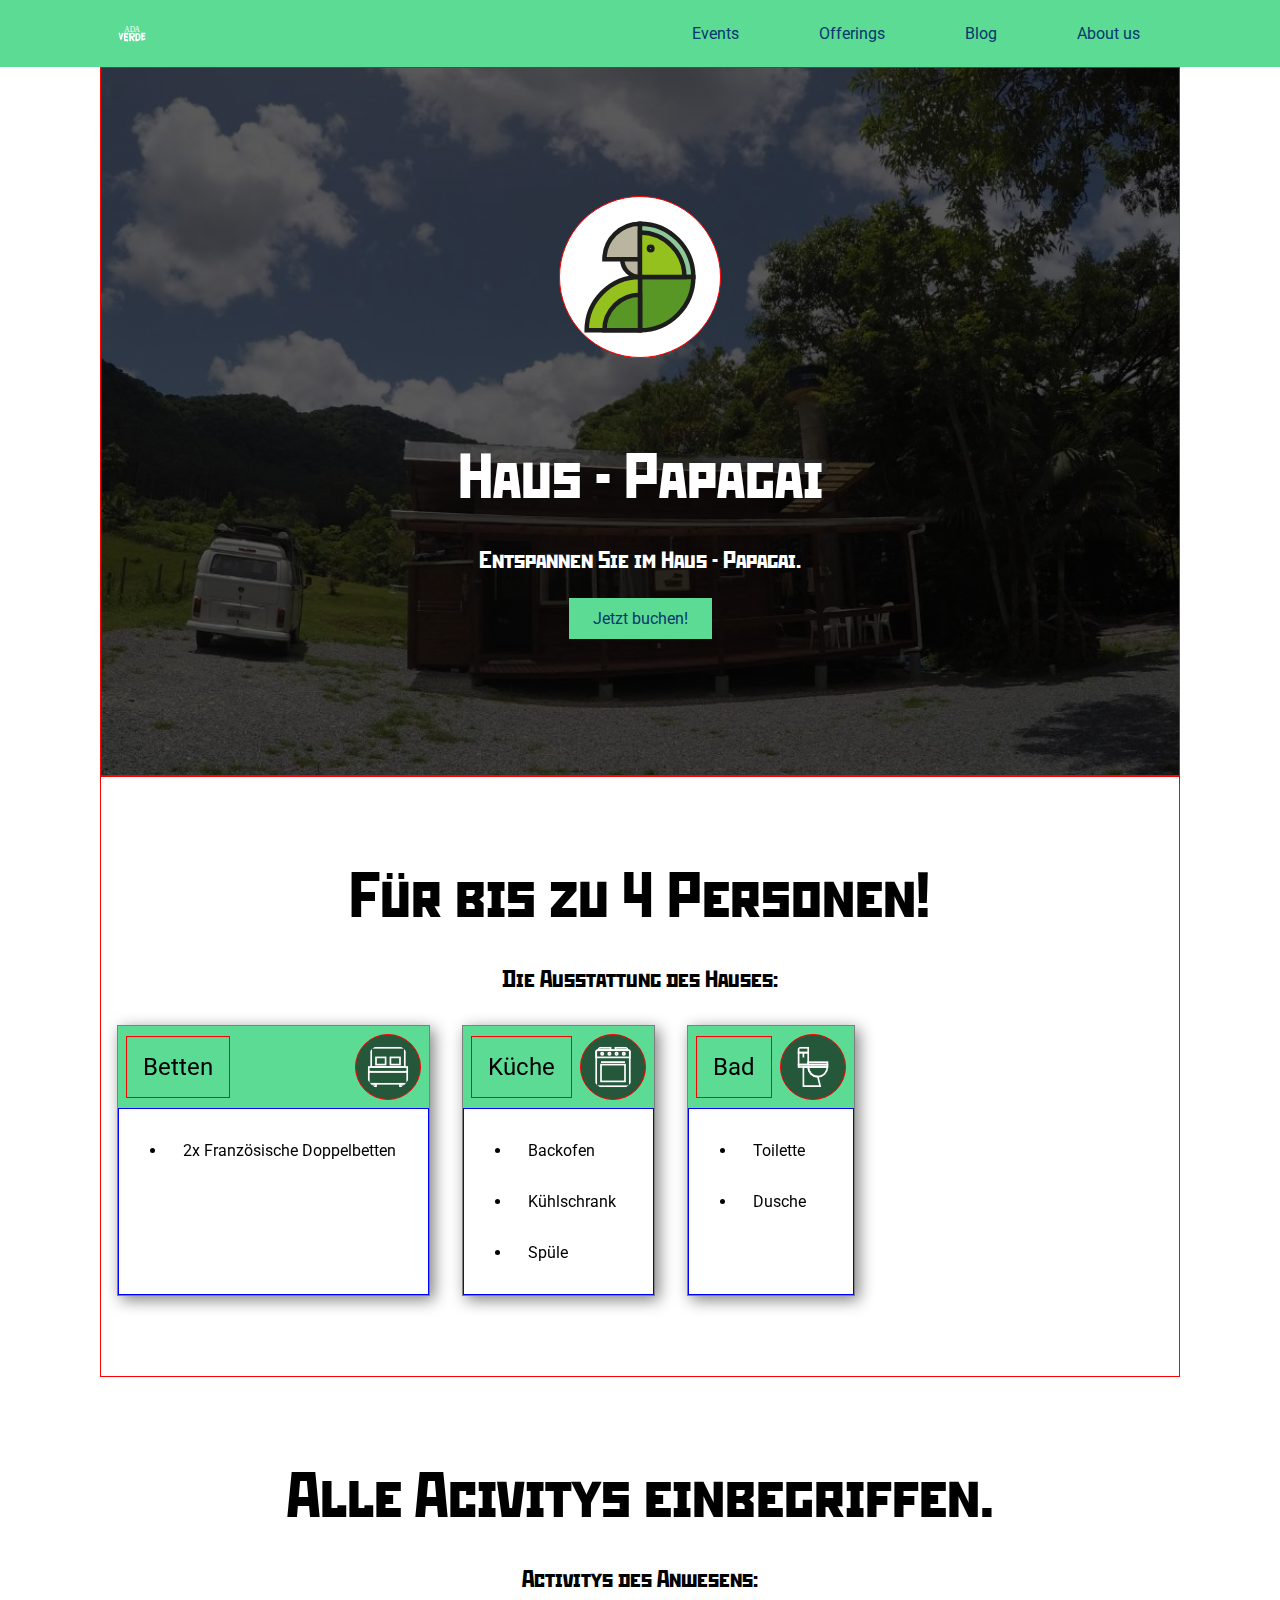
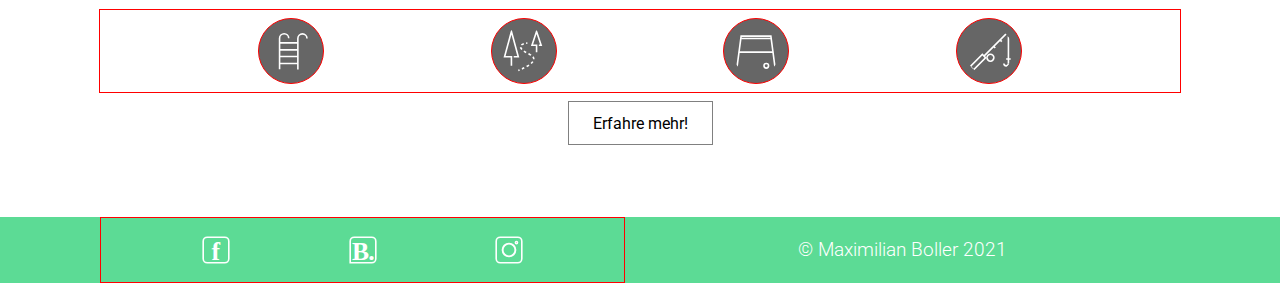
==== haus-papagai.html @ ce713da1 "Add files via upload" ====
<!DOCTYPE html>
<html>
    <head>

        <link rel="stylesheet" type="text/css" href="style.css">
        <link rel="stylesheet" type="text/css" href="assets.css">
        <link rel="stylesheet" type="text/css" href="haus-papagai.css">

        <link rel="preconnect" href="https://fonts.googleapis.com">
        <link rel="preconnect" href="https://fonts.gstatic.com" crossorigin>
        <link href="https://fonts.googleapis.com/css2?family=Poppins:ital,wght@0,400;0,900;1,700&family=Roboto:wght@100;300;400;500;700&display=swap" rel="stylesheet">
    
        <meta name="viewport" content="width=device-width, initial-scale=1.0">

    </head>

    <body>
        <!-- header desktop --> 
        <section class = "header-background">
            <section class = "wrapper">
                <header class = header>
                    <section class = "logo">
                        <a href ="index.html">
                            <img src="logo-white.svg" alt="">
                        </a>
                    </section>
                    <section class = "menu">
                        <section class = "menu-section">
                            <button class = "menu-button">
                                Events
                            </button>
                            <button class = "menu-button">
                                Offerings
                            </button>
                            <button class = "menu-button">
                                Blog
                            </button>
                            <button class = "menu-button">
                                About us
                            </button>
                        </section>
                        <section class = "hamburger" id ="hamburger-id">
                            <img src="hamburger.svg" alt="">
                        </section>
                    </section>
                </header>
            </section>
        </section>







        <div class = "wrapper">
        
            <!-- hero -->
            <section class = hero-section style = 'background-image: linear-gradient( to top, rgba(0,0,0, 0.65), rgba(0,0,0,0.65)), url("images/haus-papagai-background.jpg");'>
                <img class = "hero-logo" src = "icons/haus-papagai-logo.svg"></img>
                <h1 class = "hero-text">
                    Haus - Papagai
                </h1>
                <h2 class = "hero-text">
                    Entspannen Sie im Haus - Papagai.
                </h2>
                <button class = "call-to-action-button">
                    Jetzt buchen!
                </button>
            </section>


            <!-- features -->
            <section class = "features">
                <h1 class = "section-header">
                    Für bis zu 4 Personen!
                </h1>

                <h2 class = "section-header">
                    Die Ausstattung des Hauses:
                </h2>

                <section class = "card-section">
                    
                    <section class = "card">
                        <section class = "card-header">
                            
                            <h2>
                                Betten
                            </h2>

                            <img class = "icon" src = "icons/betten-icon.svg">

                        </section>
                        <section class = "card-description">
                            <ul>
                                <li>
                                    2x Französische Doppelbetten
                                </li>
                            </ul>
                        </section>
                    </section>

                    <section class = "card">
                        <section class = "card-header">
                            
                            <h2>
                                Küche
                            </h2>

                            <img class = "icon" src = "icons/küche-icon.svg">

                        </section>
                        <section class = "card-description">
                            <ul>
                                <li>
                                    Backofen
                                </li>
                                <li>
                                    Kühlschrank
                                </li>
                                <li>
                                    Spüle
                                </li>
                            </ul>
                        </section>
                    </section>

                    <section class = "card">
                        <section class = "card-header">
                            
                            <h2>
                                Bad
                            </h2>

                            <img class = "icon" src = "icons/bad-icon.svg">

                        </section>
                        <section class = "card-description">
                            <ul>
                                <li>
                                    Toilette
                                </li>
                                <li>
                                    Dusche
                                </li>
                            </ul>
                        </section>
                    </section>


                </section>
            </section>

            <section class = "activity-preview">

                <h1 class = "section-header">
                    Alle Acivitys einbegriffen.
                </h1>

                <h2 class = "section-header">
                    Activitys des Anwesens:
                </h2>

                <section class = "icon-line">
                    <img class = "icon" src = "icons/pool.svg">
                    <img class = "icon" src = "icons/trampelpfad.svg">
                    <img class = "icon" src = "icons/volleyball.svg">
                    <img class = "icon" src = "icons/angel.svg">
                </section>

                <button class = "more-button">
                    Erfahre mehr!
                </button>


            </section>
















        </div>

        
        <!-- footer desktop --> 
        <section class = "footer-background">
            <section class = "wrapper">
                <header class = footer>
                    <section class = "social-media">
                        <section class = "logo">
                            <img src="icons/facebook-logo.svg" alt="">
                        </section>
    
                        <section class = "logo">
                            <img src="icons/booking-logo.svg" alt="">
                        </section>
    
                        <section class = "logo">
                            <img src="icons/instagram-logo.svg" alt="">
                        </section>
                    </section>
                    <h3 class = "copyright">
                        &copy Maximilian Boller 2021
                    </h3>
                </header>
            </section>
        </section>





    </body>
</html>
---- style.css ----
@font-face {

    src : url(fonts/stenberg_itc.ttf);
    font-family: stenberg;

}


*{
    margin: 0;
    padding: 0;
    font-family: 'Roboto', sans-serif;
}

:root{
    --backgroundBlack: #121212;
    --backgroundGray: #292929;
    
    --error: #CF6679;

    --primary: #5CDB95;
    --primaryVariant: #05386B;
    --secondary: #379683;

    font-size: 16px;

}



.wrapper{
    max-width: 100%;
    margin: 0 auto;
}

body,
html{
    background-color: white;
}




/* headings */
h1{
    padding: 1rem;
    font-weight: 500;
    font-size: clamp(3rem, 5vw, 4rem);
}

h2{
    padding: 1rem;
    font-weight: 400;
    font-size: clamp(2rem, 5vw, 3,5rem);
}

h3{
    padding: 1rem;
    font-weight: 300;
    font-size: clamp(1rem, 5vw, 1,5rem);
}



/* header menu mobile*/
.popout-menu{
    width: 100%;
    height: 100vh;
    position: absolute;

    display: flex;
    flex-direction: column;
    justify-content: space-evenly;
    justify-items: center;

    z-index: 10;
    background-color: var(--primary);
}


/* header desktop*/
.header{
    
    /*filter: drop-shadow(0rem .25rem .5rem rgba(10, 10, 10, 0.2));*/

    display: flex;
    align-items: center;
    justify-content: space-between;
    background-color:var(--primary);
}



.menu{
    display: flex;
    justify-content: space-evenly;
}

.menu-button{
    font-size: 1.5rem;
    margin: 1rem;
    padding: 0.5rem 1.5rem;
    background-color: var(--primary);
    color: var(--primaryVariant);
    border: white solid 0px;
}

.menu-button:hover{
    background-color:var(--primaryVariant);
    color: white;
    cursor: pointer;
}

.menu-section{
    display: none;
}

.logo ,.hamburger{
    min-width: 2rem;
    min-height: 2rem;
    height: 2rem;
    width: 2rem;
    border: white solid 0px;
    margin: 0.5rem;
    padding: 0.5rem;
    border-radius: 50%; 
}

.logo:hover ,.hamburger:hover{
    background-color:var(--primaryVariant);
    cursor: pointer;
}

.header-background{
    background-color:var(--primary);
}













/* hero */
.hero-section{

    background-position: center;
    background-repeat: no-repeat;
    background-size: cover;

    margin: 0rem 0rem;
    padding: 8rem 1rem 8rem 1rem;
    display: flex;
    align-items: center;
    justify-content: center;
    flex-direction: column;

    border: solid red 1px;
}

.hero-text{
    font-family: 'stenberg', sans-serif;
    color: white;
    text-align: center;
}

.hero-logo{

    min-height: 10rem;
    min-width: 10rem;
    height: 10rem;
    width: 10rem;

    background-color: white;
    border-radius: 50%;

    margin-bottom: 4rem;

    border: solid red 1px;
}







/* offering */
.offering-section{
    padding: 4rem 0rem 4rem 0rem;

    border: solid red 1px;
}

.card-section{
    display: flex;
    flex-direction: column;
}

.button-section{
    display: flex;
    border: solid blue 1px;

}






/* activitys */

.activity-section{
    padding: 4rem 0rem 4rem 0rem;

    border: solid red 1px;
}

.activity-text{
    font-family: 'stenberg', sans-serif;
    color: black;
    text-align: center;
    max-width: 100%;
    margin: 0rem auto;
}

.activity-card-left, .activity-card-right{
    margin: 1rem;
    border: gray solid 1px;
}

.card-description{
    padding: 1rem;
}


/* call-to-action*/
.call-to-action-section{
    padding: 4rem 0rem 4rem 0rem;

    display: flex;
    align-items: center;
    justify-content: center;
    flex-direction: column;

    border: solid red 1px;
}


/* footer */
.footer{
    
    /*filter: drop-shadow(0rem .25rem .5rem rgba(10, 10, 10, 0.2));*/

    display: flex;
    flex-direction: column;
    align-items: center;
    justify-content: space-evenly;
    background-color:var(--primary);
}

.footer-background{
    background-color:var(--primary);
}

.social-media{
    display: flex;
    justify-content: space-evenly;
    border: solid red 1px;
    width: 100%;
}

.footer > *{
    flex: 1;
}

.copyright{
    text-align: center;
    color: white;
}




@media only screen and (min-width: 900px) {


    /* header */
    .hamburger{
        display: none;
    }

    .menu-section{
        display: flex;
    }

    /* offering */




    .button-section{
        display: flex;
        flex-direction: column;
    }


    .call-to-action{
        margin: 2rem;
    }

    .wrapper{
        width: 1080px;
        max-width: 90%;
        margin: 0 auto;
    }

    .menu-button{
        font-size: 1rem;
    }





    /* activity */

    .activity-card-right{
        display:flex;
        flex-direction: row;
        align-items: center;
        flex-shrink: 0.5;
    }

    .activity-card-left{
        display:flex;
        flex-direction: row-reverse;
        align-items: center;
        flex-shrink: 0.5;
    }

    .activity-text{
        text-align: left;
    }

    .activity-card-left > *{
        flex: 1;
    }

    .activity-card-right > *{
        flex: 1;
    }



    /* footer */
    .footer{
        display: flex;
        flex-direction: row;
    }

    .icon-line{
        display: flex;
        justify-content: space-evenly;

    }
}
---- assets.css ----
.section-header{

    font-family: 'stenberg', sans-serif;
    color: black;
    text-align: center;
    max-width: 100%;
    margin: 0rem auto;
}

.call-to-action-button{

    font-size: 1rem;
    margin: .5rem;
    padding: .7rem 1.5rem;
    background-color:var(--primary);
    color: var(--primaryVariant);
    border: var(--primaryVariant) solid 0px;
}

.call-to-action-button:hover{

    background-color: var(--primaryVariant);
    color: white;
    cursor: pointer;
}

.more-button{

    font-size: 1rem;
    margin: .5rem;
    padding: .7rem 1.5rem;
    background-color: white;
    color: black;
    border: gray solid 1px;
}

.more-button:hover{

    background-color: var(--primaryVariant);
    color: white;
    cursor: pointer;
}




.background-image {

    background-position: center;
    background-repeat: no-repeat;
    background-size: cover;

    width: 100%;
    height: 20rem;
}

.card-icon{
    position: relative;
    height: 3rem;
    width: 3rem;
    top: 1rem;
    padding: 0.5rem;
    left: calc(100% - 5rem);
    background-color: rgba(0, 0, 0, 0.6);
    border-radius: 50%;
    
    border: red solid 1px;
}

.icon{
    height: 3rem;
    width: 3rem;
    padding: 0.5rem;
    margin: 0.5rem;
    background-color: rgba(0, 0, 0, 0.6);
    border-radius: 50%;
    border: red solid 1px;
}

.card{
    width: calc(100% -2rem);
    background-color: white;
    border: solid gray 1px;
    display: flex;
    flex-direction: column;
    margin: 1rem;
    filter: drop-shadow(.25rem .25rem .5rem gray);
}

.card-description > ul > li{
    padding: 1rem;
    margin-left: 2rem;
}

.card-description{
    border: solid blue 1px;
    display: flex;
    height: 100%;
    flex-direction: column;
    justify-content: space-between;
}

.card-header{
    background-color: var(--primary);
    display: flex;
    justify-content: space-between;
    align-items: center;
}

.card-header > h2{
    border: red solid 1px;
    margin-left: .5rem;
}






.icon-line{
    display: flex;
    justify-content: space-evenly;
    border: solid red 1px;
    width: 100%;
}

@media only screen and (min-width: 900px) {

    .section-header{
        max-width: 80%;
    }

    .card{
        width: calc((100%-8rem) / 3);
    }

    .card-section{
        width: 100%;

        display: flex;
        flex-direction: row;
    }

    .card-description > h1{
        border-left: solid var(--primary) 5px;
    }

    .icon-line{
        display: flex;
        justify-content: space-evenly;
    }
}
---- haus-papagai.css ----
.features{
    padding: 4rem 0rem 4rem 0rem;
    border: solid red 1px;
}

.activity-preview{
    padding: 4rem 0rem 4rem 0rem;
    display: flex;
    align-items: center;
    justify-content: center;
    flex-direction: column;
}
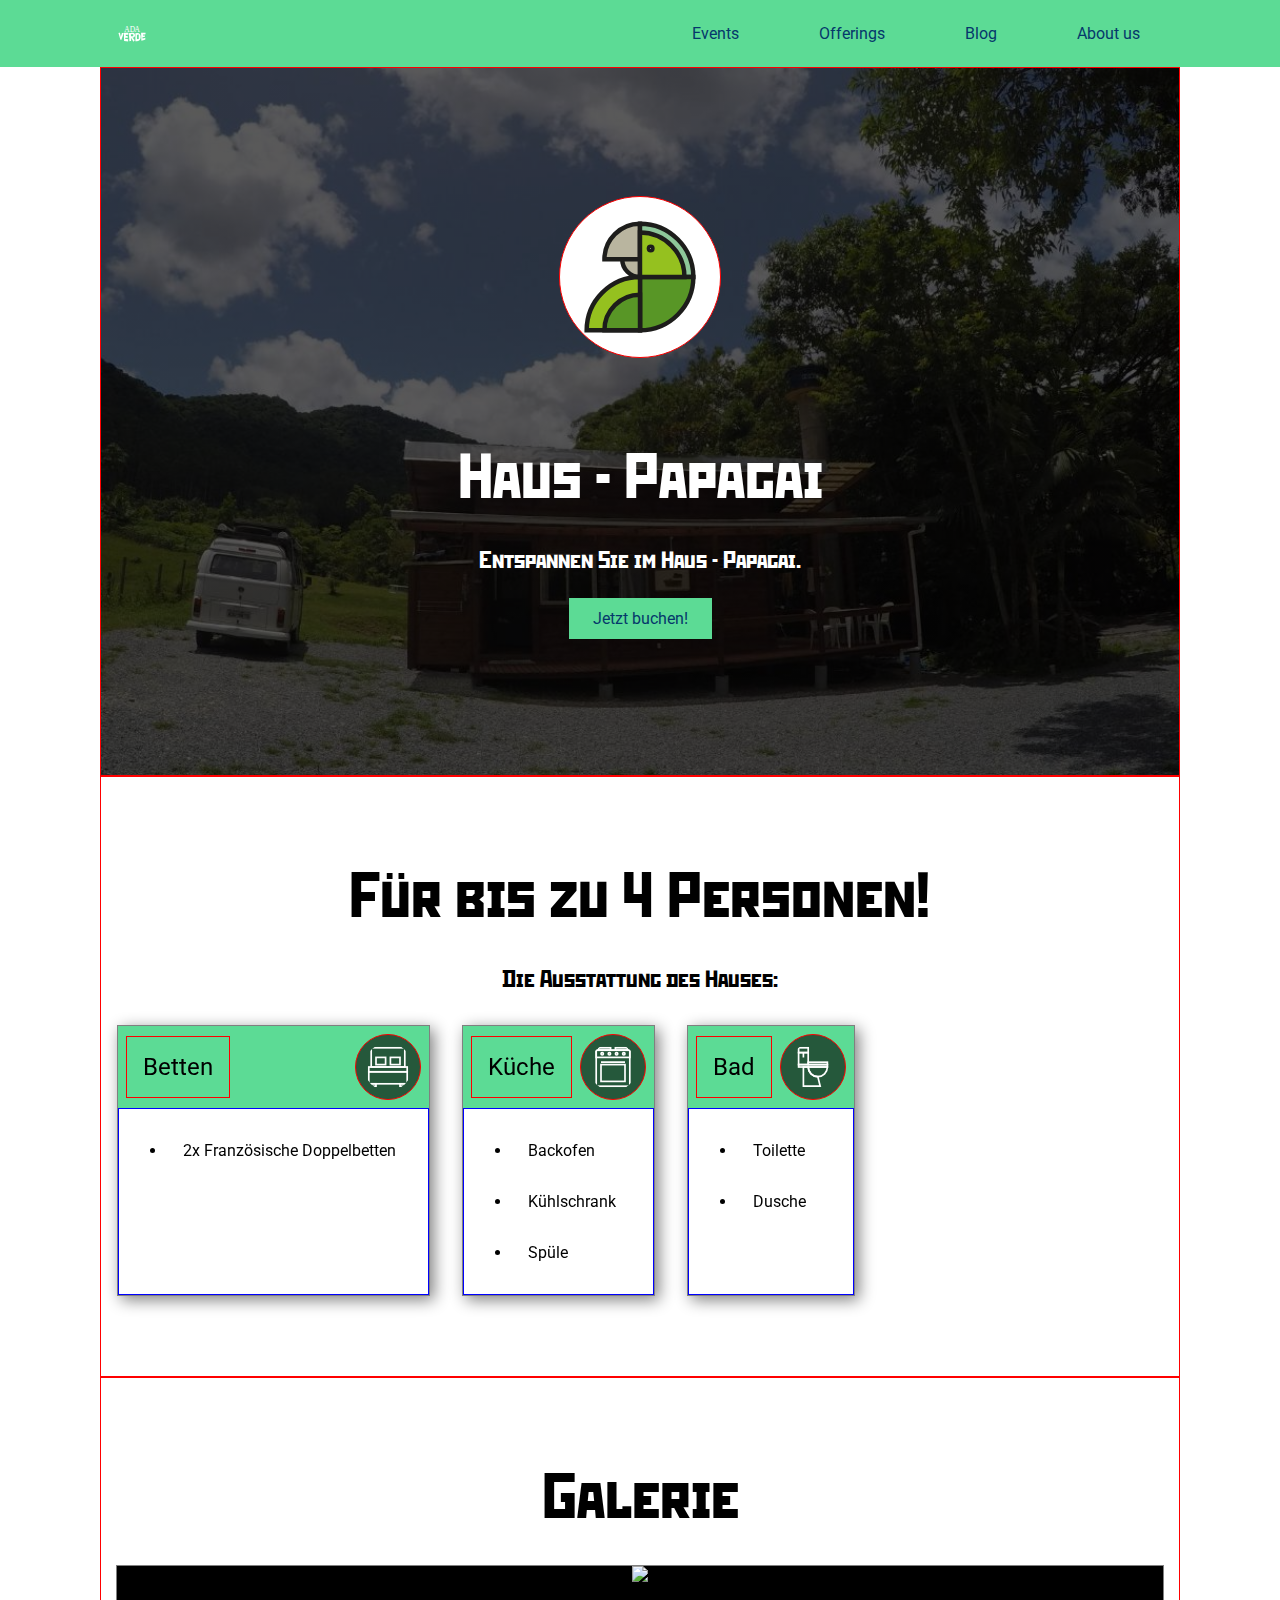
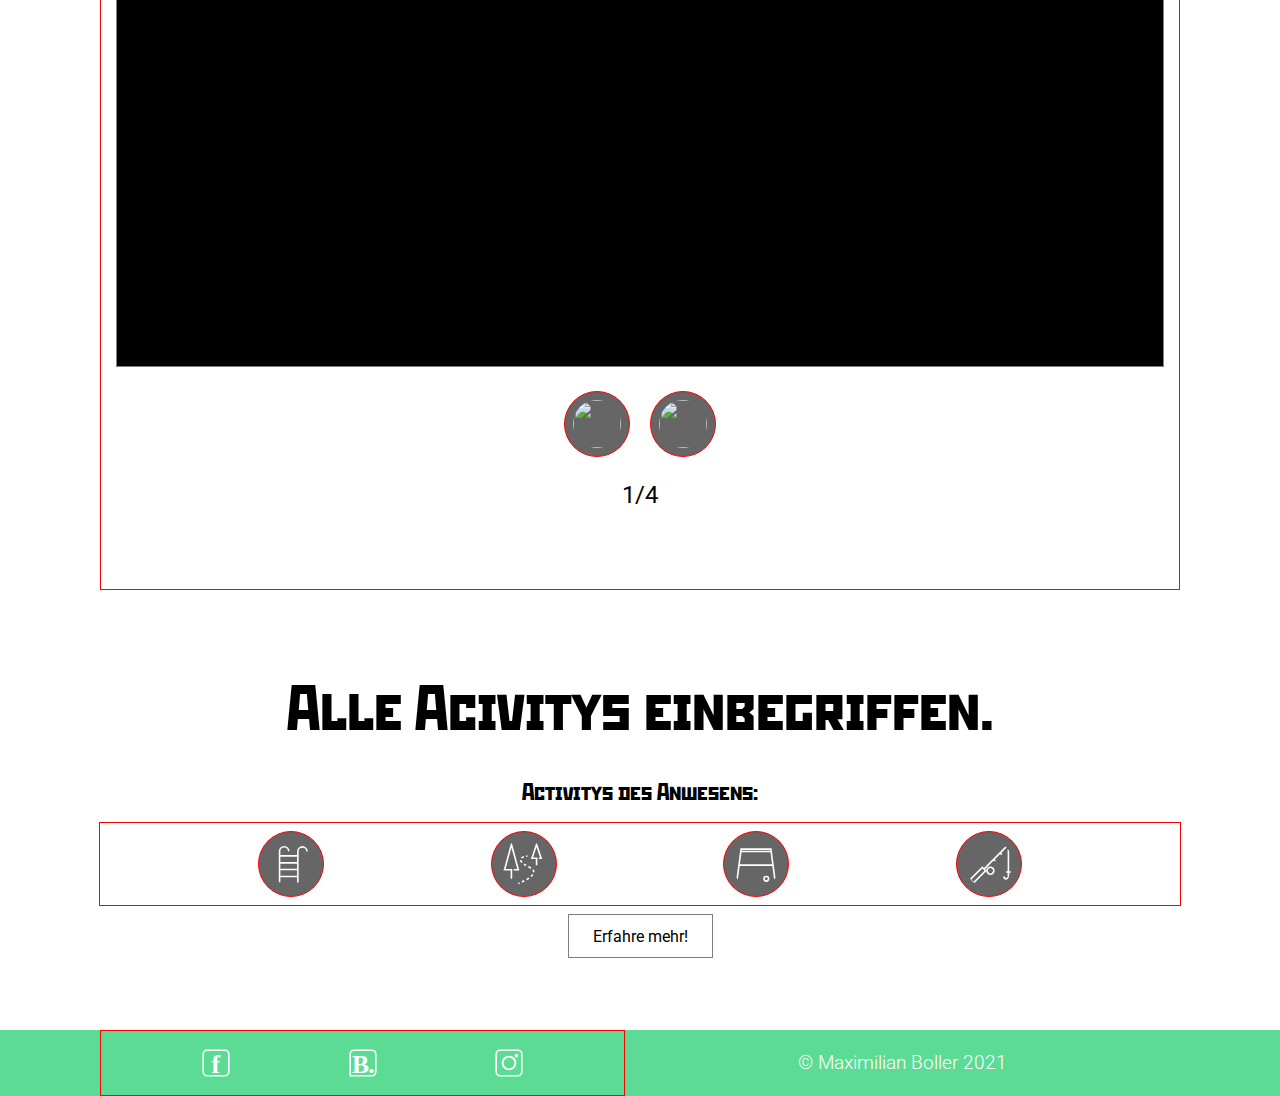
==== commit 9cb94c63: "Add files via upload" ====
--- a/haus-papagai.html
+++ b/haus-papagai.html
@@ -4,7 +4,7 @@
 
         <link rel="stylesheet" type="text/css" href="style.css">
         <link rel="stylesheet" type="text/css" href="assets.css">
-        <link rel="stylesheet" type="text/css" href="haus-papagai.css">
+        <link rel="stylesheet" type="text/css" href="offering-sites.css">
 
         <link rel="preconnect" href="https://fonts.googleapis.com">
         <link rel="preconnect" href="https://fonts.gstatic.com" crossorigin>
@@ -152,6 +152,40 @@
                 </section>
             </section>
 
+
+
+
+
+
+
+
+
+            <section class = "image-viewer">
+
+                <h1 class = "section-header">
+                    Galerie
+                </h1>
+
+                    <div class = "view-port" id = "haus-papagai-view-port">
+
+                    </div>
+
+                    <section class = "arrow-section">
+                        <img class = "icon" src = "icons/arrow-left.svg" id = "arrow-right">
+                        <img class = "icon" src = "icons/arrow-right.svg" id = "arrow-left">
+                    </section>
+                <h2 id = "counter-view">
+                    Anzahl
+                </h2>
+
+
+            </section>
+
+
+
+
+
+            <!-- activity preview-->
             <section class = "activity-preview">
 
                 <h1 class = "section-header">
@@ -198,7 +232,7 @@
         <section class = "footer-background">
             <section class = "wrapper">
                 <header class = footer>
-                    <section class = "social-media">
+                    <section class = "icon-line">
                         <section class = "logo">
                             <img src="icons/facebook-logo.svg" alt="">
                         </section>
@@ -221,6 +255,7 @@
 
 
 
+    <script language = "javascript" type = "text/javascript" src = "haus-papagai.js"></script>
 
     </body>
 </html>
--- a/style.css
+++ b/style.css
@@ -213,6 +213,12 @@
 
 
 
+/*location-plan*/
+.location-plan{
+    padding: 4rem 0rem 4rem 0rem;
+
+    border: solid red 1px;
+}
 
 
 
@@ -271,12 +277,7 @@
     background-color:var(--primary);
 }
 
-.social-media{
-    display: flex;
-    justify-content: space-evenly;
-    border: solid red 1px;
-    width: 100%;
-}
+
 
 .footer > *{
     flex: 1;
@@ -302,11 +303,9 @@
         display: flex;
     }
 
+
+
     /* offering */
-
-
-
-
     .button-section{
         display: flex;
         flex-direction: column;
@@ -332,19 +331,20 @@
 
 
     /* activity */
-
     .activity-card-right{
         display:flex;
         flex-direction: row;
         align-items: center;
-        flex-shrink: 0.5;
+        max-height: 20rem;
+
     }
 
     .activity-card-left{
         display:flex;
         flex-direction: row-reverse;
         align-items: center;
-        flex-shrink: 0.5;
+        max-height: 20rem;
+
     }
 
     .activity-text{
@@ -358,6 +358,8 @@
     .activity-card-right > *{
         flex: 1;
     }
+
+
 
 
 
@@ -367,9 +369,5 @@
         flex-direction: row;
     }
 
-    .icon-line{
-        display: flex;
-        justify-content: space-evenly;
-
-    }
-}
+
+}
--- a/assets.css
+++ b/assets.css
@@ -15,6 +15,8 @@
     background-color:var(--primary);
     color: var(--primaryVariant);
     border: var(--primaryVariant) solid 0px;
+    text-align: center;
+    text-decoration: none;
 }
 
 .call-to-action-button:hover{
@@ -32,6 +34,8 @@
     background-color: white;
     color: black;
     border: gray solid 1px;
+    text-align: center;
+    text-decoration: none;
 }
 
 .more-button:hover{
@@ -40,6 +44,8 @@
     color: white;
     cursor: pointer;
 }
+
+
 
 
 
@@ -124,6 +130,39 @@
     width: 100%;
 }
 
+
+
+
+/* image viewer*/
+.image-viewer{
+    display: flex;
+    flex-direction: column;
+    align-items: center;
+    justify-content: center;
+}
+
+.view-port{
+    width: calc(100% - 2rem);
+    height: fit-content;
+    margin: 1rem;
+    background-color: black;
+    border: solid gray 1px;
+    overflow: hidden;
+    display: flex;
+    justify-content: center;
+    align-items: center;
+}
+
+.view-port *{
+    height: 25rem;
+    margin: 0 auto;
+}
+
+
+
+
+
+
 @media only screen and (min-width: 900px) {
 
     .section-header{
--- a/offering-sites.css
+++ b/offering-sites.css
@@ -0,0 +1,20 @@
+
+.features{
+    padding: 4rem 0rem 4rem 0rem;
+    border: solid red 1px;
+}
+
+.activity-preview{
+    padding: 4rem 0rem 4rem 0rem;
+    display: flex;
+    align-items: center;
+    justify-content: center;
+    flex-direction: column;
+}
+
+.image-viewer{
+    padding: 4rem 0rem 4rem 0rem;
+    border: solid red 1px;
+}
+
+
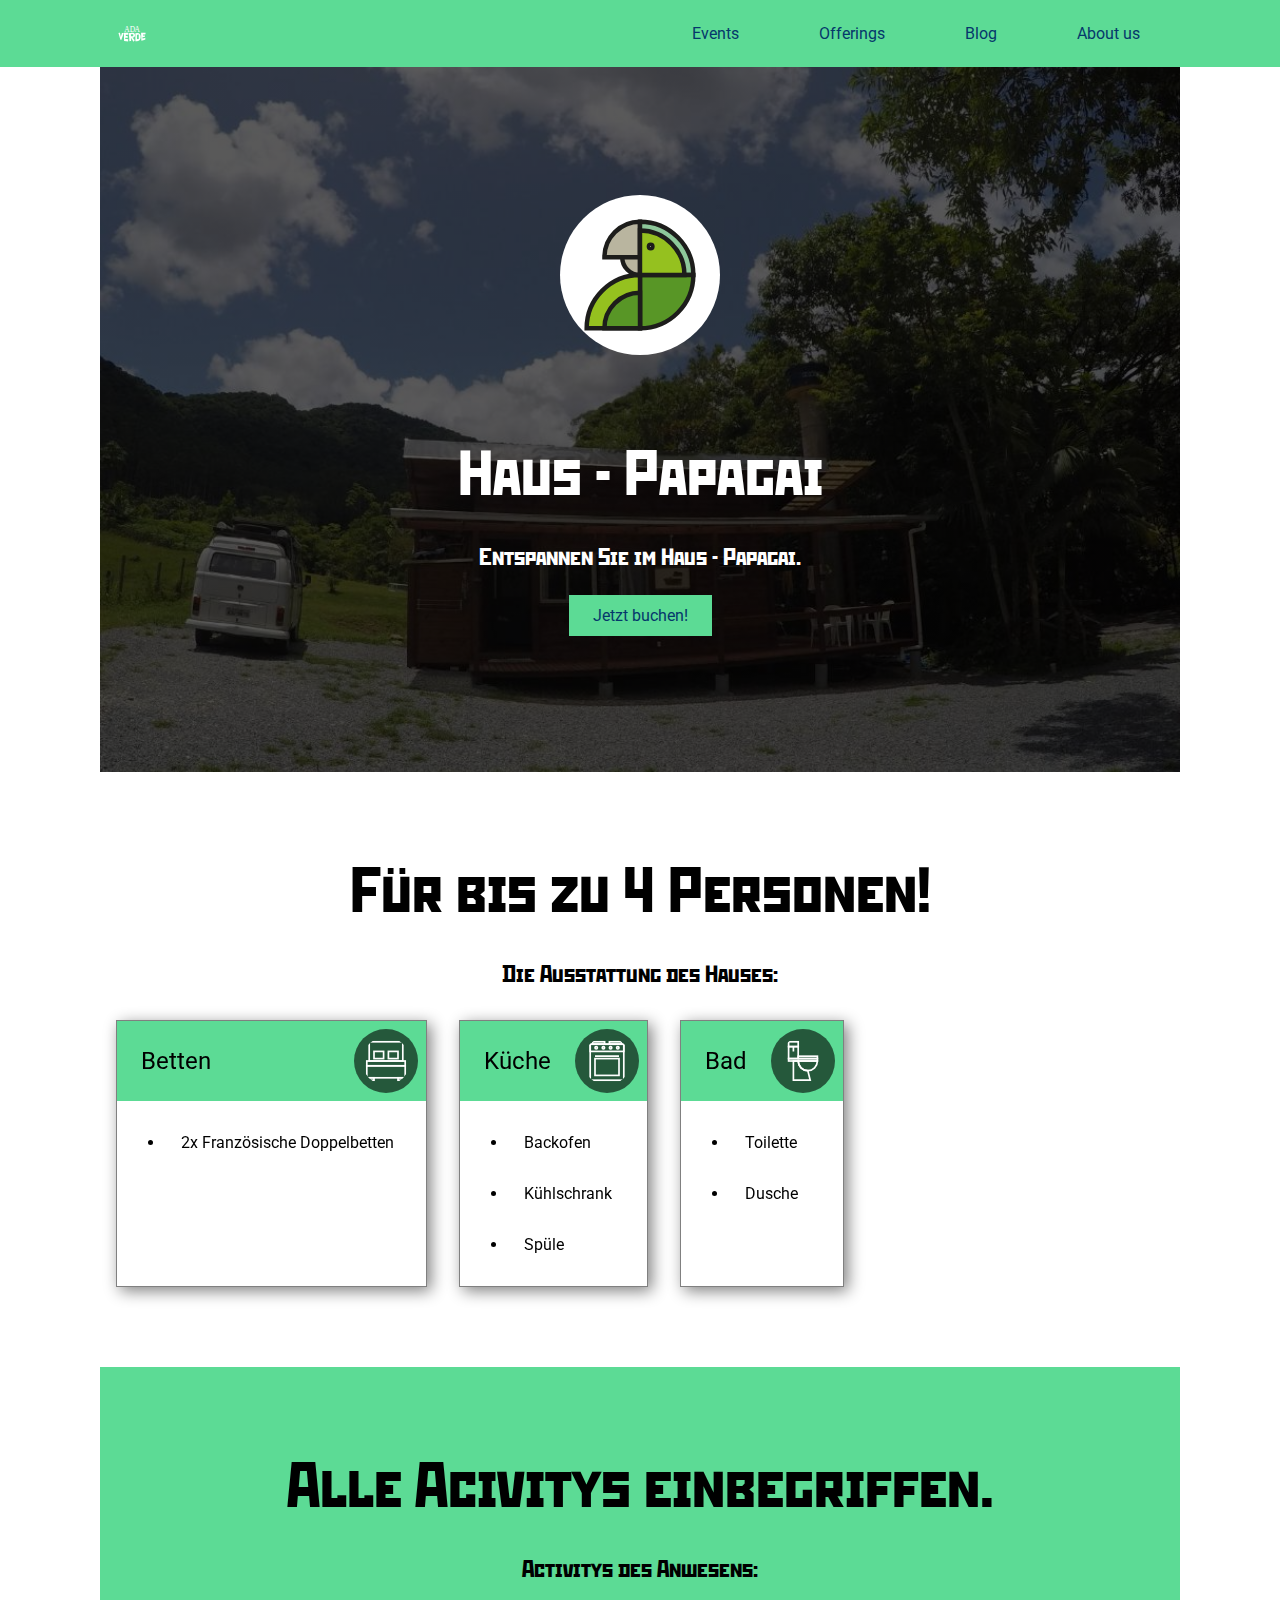
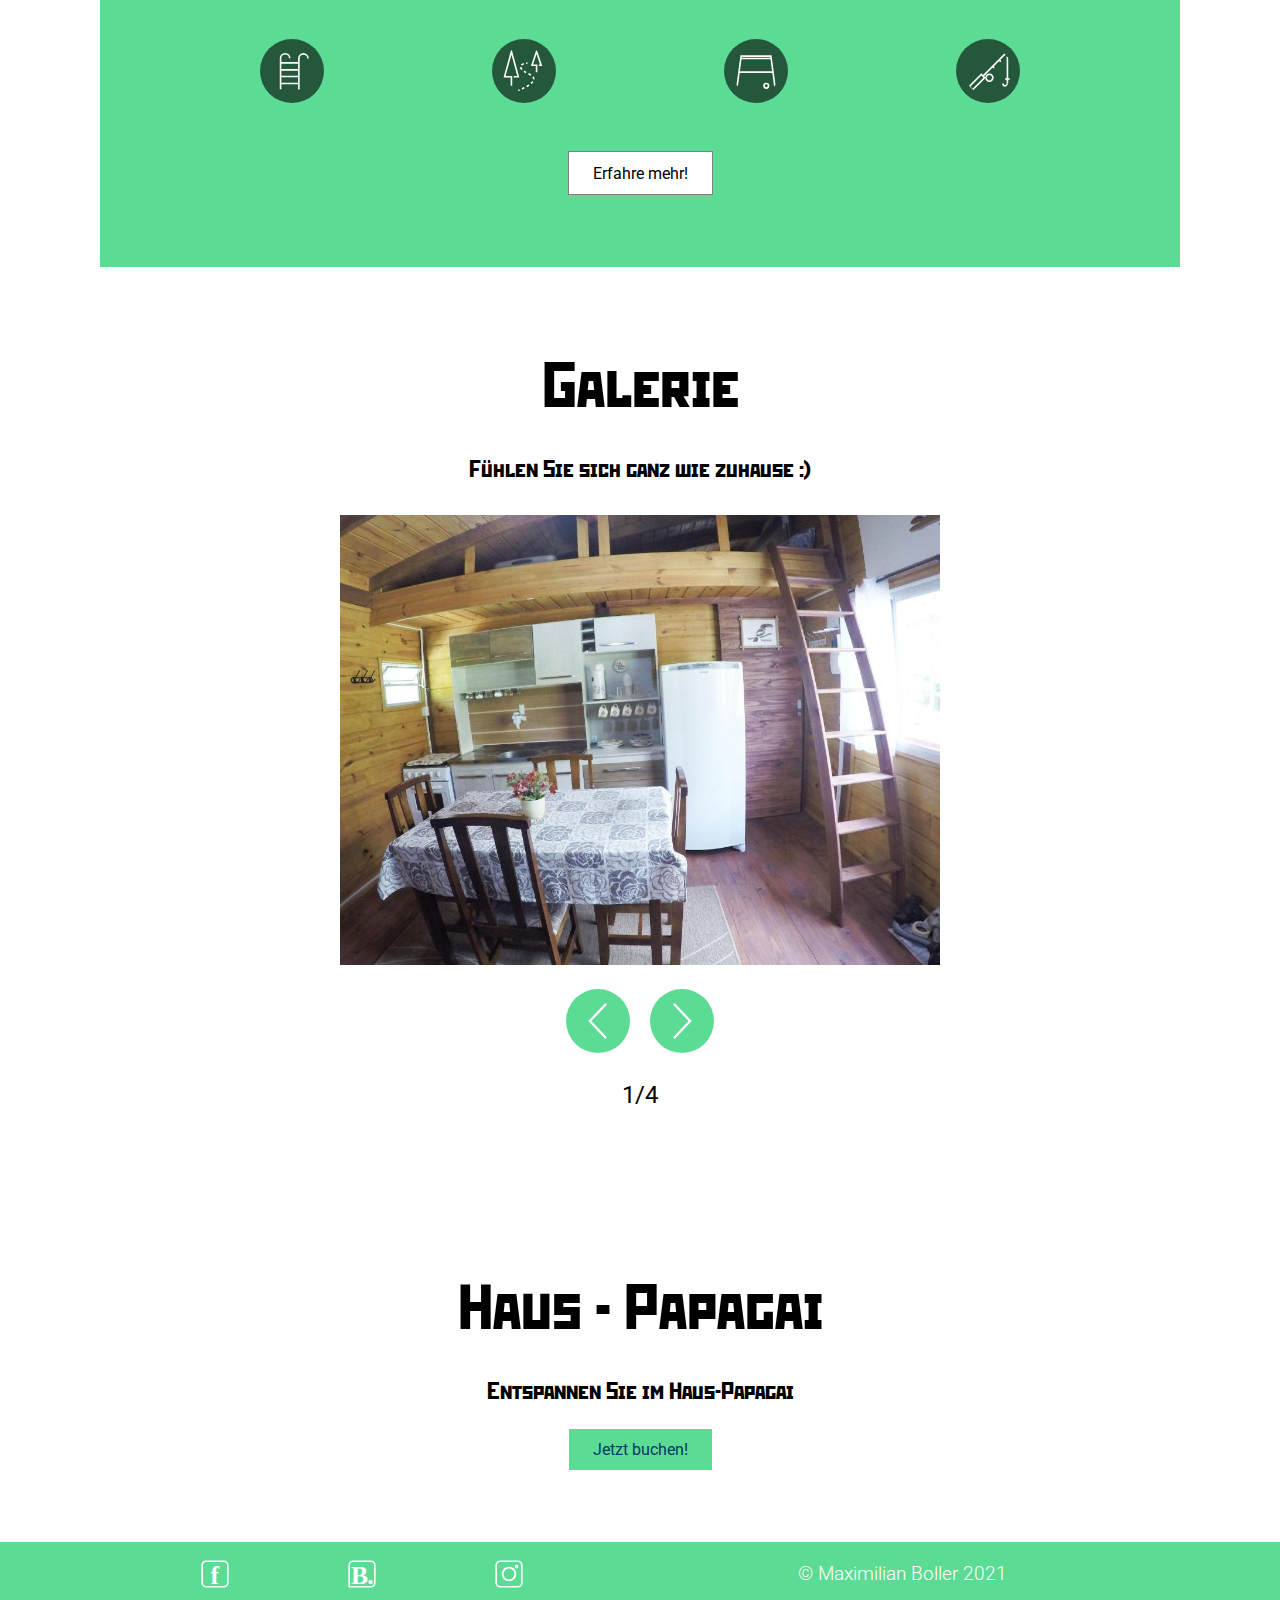
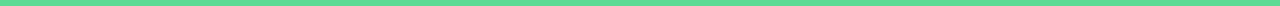
==== commit f48fd7f7: "Add files via upload" ====
--- a/haus-papagai.html
+++ b/haus-papagai.html
@@ -154,37 +154,6 @@
 
 
 
-
-
-
-
-
-
-            <section class = "image-viewer">
-
-                <h1 class = "section-header">
-                    Galerie
-                </h1>
-
-                    <div class = "view-port" id = "haus-papagai-view-port">
-
-                    </div>
-
-                    <section class = "arrow-section">
-                        <img class = "icon" src = "icons/arrow-left.svg" id = "arrow-right">
-                        <img class = "icon" src = "icons/arrow-right.svg" id = "arrow-left">
-                    </section>
-                <h2 id = "counter-view">
-                    Anzahl
-                </h2>
-
-
-            </section>
-
-
-
-
-
             <!-- activity preview-->
             <section class = "activity-preview">
 
@@ -196,7 +165,7 @@
                     Activitys des Anwesens:
                 </h2>
 
-                <section class = "icon-line">
+                <section class = "icon-line-activity-preview">
                     <img class = "icon" src = "icons/pool.svg">
                     <img class = "icon" src = "icons/trampelpfad.svg">
                     <img class = "icon" src = "icons/volleyball.svg">
@@ -206,12 +175,58 @@
                 <button class = "more-button">
                     Erfahre mehr!
                 </button>
-
-
-            </section>
-
-
-
+            </section>
+
+
+
+
+
+            <!-- image viewer -->
+            <section class = "image-viewer">
+
+                <h1 class = "section-header">
+                    Galerie
+                </h1>
+                <h2 class = "section-header">
+                    Fühlen Sie sich ganz wie zuhause :)
+                </h2>
+
+                    <div class = "view-port" id = "haus-papagai-view-port">
+
+                    </div>
+
+                    <section class = "arrow-section">
+                        <img class = "fuction-icon" src = "icons/arrow-left.svg" id = "arrow-right">
+                        <img class = "fuction-icon" src = "icons/arrow-right.svg" id = "arrow-left">
+                    </section>
+                <h2 id = "counter-view">
+                    Anzahl
+                </h2>
+
+
+            </section>
+
+
+
+
+
+
+
+            <!-- call to action -->
+            <section class = "call-to-action-section" >
+                <h1 class = "section-header">
+                    Haus - Papagai
+                </h1>
+
+                <h2 class = "section-header">
+                    Entspannen Sie im Haus-Papagai
+                </h2>
+
+                <button class = "call-to-action-button">
+                    Jetzt buchen!
+                </button>
+
+            </section>
 
 
 
--- a/style.css
+++ b/style.css
@@ -163,7 +163,6 @@
     justify-content: center;
     flex-direction: column;
 
-    border: solid red 1px;
 }
 
 .hero-text{
@@ -184,7 +183,6 @@
 
     margin-bottom: 4rem;
 
-    border: solid red 1px;
 }
 
 
@@ -197,7 +195,6 @@
 .offering-section{
     padding: 4rem 0rem 4rem 0rem;
 
-    border: solid red 1px;
 }
 
 .card-section{
@@ -207,7 +204,6 @@
 
 .button-section{
     display: flex;
-    border: solid blue 1px;
 
 }
 
@@ -217,7 +213,6 @@
 .location-plan{
     padding: 4rem 0rem 4rem 0rem;
 
-    border: solid red 1px;
 }
 
 
@@ -227,7 +222,6 @@
 .activity-section{
     padding: 4rem 0rem 4rem 0rem;
 
-    border: solid red 1px;
 }
 
 .activity-text{
@@ -257,7 +251,10 @@
     justify-content: center;
     flex-direction: column;
 
-    border: solid red 1px;
+    background-position: center;
+    background-repeat: no-repeat;
+    background-size: cover;
+
 }
 
 
--- a/assets.css
+++ b/assets.css
@@ -70,7 +70,6 @@
     background-color: rgba(0, 0, 0, 0.6);
     border-radius: 50%;
     
-    border: red solid 1px;
 }
 
 .icon{
@@ -80,7 +79,17 @@
     margin: 0.5rem;
     background-color: rgba(0, 0, 0, 0.6);
     border-radius: 50%;
-    border: red solid 1px;
+
+}
+
+.fuction-icon{
+    height: 3rem;
+    width: 3rem;
+    padding: 0.5rem;
+    margin: 0.5rem;
+    background-color: var(--primary);
+    border-radius: 50%;
+
 }
 
 .card{
@@ -99,7 +108,7 @@
 }
 
 .card-description{
-    border: solid blue 1px;
+
     display: flex;
     height: 100%;
     flex-direction: column;
@@ -114,7 +123,6 @@
 }
 
 .card-header > h2{
-    border: red solid 1px;
     margin-left: .5rem;
 }
 
@@ -126,8 +134,14 @@
 .icon-line{
     display: flex;
     justify-content: space-evenly;
-    border: solid red 1px;
     width: 100%;
+}
+
+.icon-line-activity-preview{
+    display: flex;
+    justify-content: space-evenly;
+    width: 100%;
+    margin: 2rem;
 }
 
 
@@ -145,8 +159,8 @@
     width: calc(100% - 2rem);
     height: fit-content;
     margin: 1rem;
-    background-color: black;
-    border: solid gray 1px;
+    background-color: white;
+    border: solid gray 0px;
     overflow: hidden;
     display: flex;
     justify-content: center;
@@ -154,7 +168,7 @@
 }
 
 .view-port *{
-    height: 25rem;
+    height: 50vh;
     margin: 0 auto;
 }
 
--- a/offering-sites.css
+++ b/offering-sites.css
@@ -1,7 +1,7 @@
+
 
 .features{
     padding: 4rem 0rem 4rem 0rem;
-    border: solid red 1px;
 }
 
 .activity-preview{
@@ -10,11 +10,11 @@
     align-items: center;
     justify-content: center;
     flex-direction: column;
+    background-color: var(--primary);
 }
 
 .image-viewer{
     padding: 4rem 0rem 4rem 0rem;
-    border: solid red 1px;
 }
 
 
